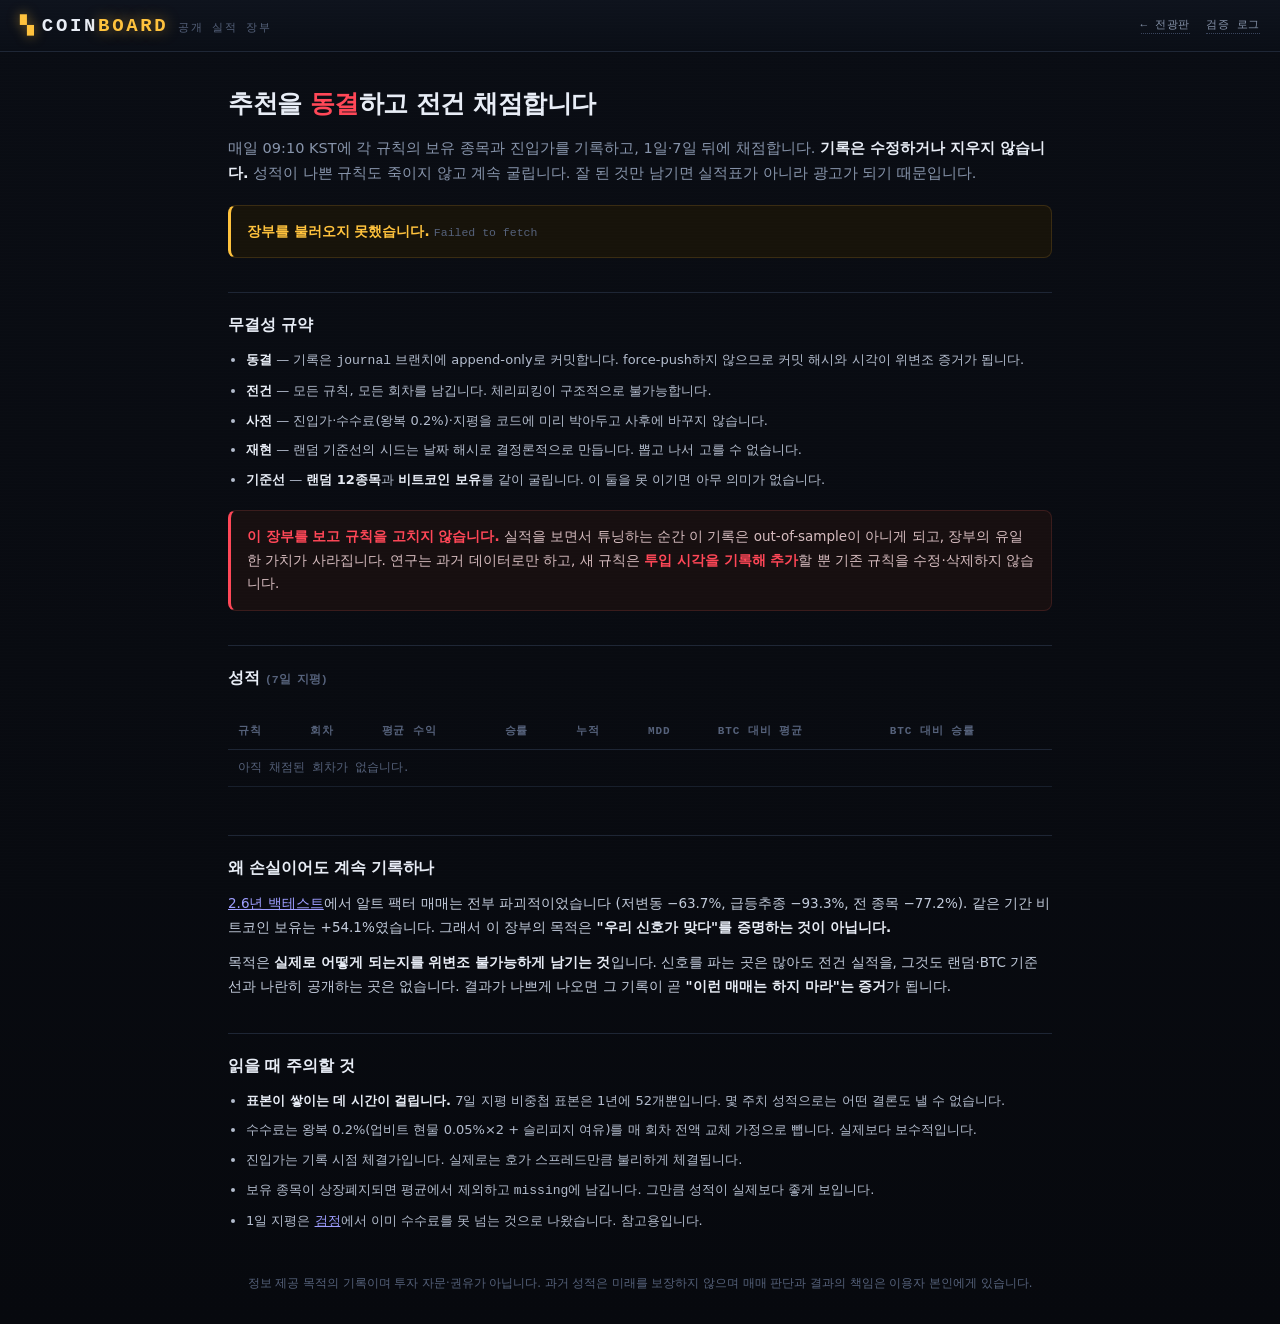
==== docs/record.html @ 3217e43e "공개 실적 장부 추가 — 추천 동결 기록 + 전건 사후 채점 6개 규칙(저변동/급등추종/국내단독 + 랜덤·BTC·동일가중 기준선)을 매일 09:10 KST에 진입가와 함께 동결 기" ====
<!DOCTYPE html>
<html lang="ko">
<head>
<meta charset="utf-8">
<meta name="viewport" content="width=device-width, initial-scale=1, viewport-fit=cover">
<title>공개 실적 장부 — COIN BOARD</title>
<meta name="description" content="추천을 동결 기록하고 사후 채점한 전건 실적을 공개합니다. 손실도 그대로 남깁니다.">
<meta name="color-scheme" content="dark">
<link rel="stylesheet" href="style.css">
<link rel="icon" href="data:image/svg+xml,<svg xmlns='http://www.w3.org/2000/svg' viewBox='0 0 100 100'><text y='.9em' font-size='90'>📊</text></svg>">
</head>
<body>

<div class="scanlines" aria-hidden="true"></div>

<header class="topbar">
  <div class="brand">
    <span class="logo">▚</span>
    <span class="brand-name">COIN<em>BOARD</em></span>
    <span class="brand-sub">공개 실적 장부</span>
  </div>
  <div class="status">
    <a class="nav-link" href="index.html">← 전광판</a>
    <a class="nav-link" href="research.html">검증 로그</a>
  </div>
</header>

<main class="doc">

<h1>추천을 <em>동결</em>하고 전건 채점합니다</h1>
<p class="lede">
  매일 09:10 KST에 각 규칙의 보유 종목과 진입가를 기록하고, 1일·7일 뒤에 채점합니다.
  <strong>기록은 수정하거나 지우지 않습니다.</strong> 성적이 나쁜 규칙도 죽이지 않고 계속 굴립니다.
  잘 된 것만 남기면 실적표가 아니라 광고가 되기 때문입니다.
</p>

<div class="callout" id="status">장부를 불러오는 중…</div>

<h2>무결성 규약</h2>
<ul class="meth">
  <li><b>동결</b> — 기록은 <code>journal</code> 브랜치에 append-only로 커밋합니다. force-push하지 않으므로 커밋 해시와 시각이 위변조 증거가 됩니다.</li>
  <li><b>전건</b> — 모든 규칙, 모든 회차를 남깁니다. 체리피킹이 구조적으로 불가능합니다.</li>
  <li><b>사전</b> — 진입가·수수료(왕복 0.2%)·지평을 코드에 미리 박아두고 사후에 바꾸지 않습니다.</li>
  <li><b>재현</b> — 랜덤 기준선의 시드는 날짜 해시로 결정론적으로 만듭니다. 뽑고 나서 고를 수 없습니다.</li>
  <li><b>기준선</b> — <b>랜덤 12종목</b>과 <b>비트코인 보유</b>를 같이 굴립니다. 이 둘을 못 이기면 아무 의미가 없습니다.</li>
</ul>

<div class="callout warn-box">
  <b>이 장부를 보고 규칙을 고치지 않습니다.</b> 실적을 보면서 튜닝하는 순간 이 기록은
  out-of-sample이 아니게 되고, 장부의 유일한 가치가 사라집니다. 연구는 과거 데이터로만 하고,
  새 규칙은 <b>투입 시각을 기록해 추가</b>할 뿐 기존 규칙을 수정·삭제하지 않습니다.
</div>

<h2>성적 <span class="note" id="horizon-note">(7일 지평)</span></h2>
<div class="tbl-wrap">
  <table class="tbl" id="tbl">
    <thead><tr>
      <th>규칙</th><th>회차</th><th>평균 수익</th><th>승률</th>
      <th>누적</th><th>MDD</th><th>BTC 대비 평균</th><th>BTC 대비 승률</th>
    </tr></thead>
    <tbody><tr><td colspan="8" class="note">로딩 중…</td></tr></tbody>
  </table>
</div>
<p class="note" id="fee-note"></p>

<h2>왜 손실이어도 계속 기록하나</h2>
<p>
  <a href="research.html">2.6년 백테스트</a>에서 알트 팩터 매매는 전부 파괴적이었습니다
  (저변동 −63.7%, 급등추종 −93.3%, 전 종목 −77.2%). 같은 기간 비트코인 보유는 +54.1%였습니다.
  그래서 이 장부의 목적은 <b>"우리 신호가 맞다"를 증명하는 것이 아닙니다.</b>
</p>
<p>
  목적은 <b>실제로 어떻게 되는지를 위변조 불가능하게 남기는 것</b>입니다.
  신호를 파는 곳은 많아도 전건 실적을, 그것도 랜덤·BTC 기준선과 나란히 공개하는 곳은 없습니다.
  결과가 나쁘게 나오면 그 기록이 곧 <b>"이런 매매는 하지 마라"는 증거</b>가 됩니다.
</p>

<h2>읽을 때 주의할 것</h2>
<ul class="meth">
  <li><b>표본이 쌓이는 데 시간이 걸립니다.</b> 7일 지평 비중첩 표본은 1년에 52개뿐입니다. 몇 주치 성적으로는 어떤 결론도 낼 수 없습니다.</li>
  <li>수수료는 왕복 0.2%(업비트 현물 0.05%×2 + 슬리피지 여유)를 매 회차 전액 교체 가정으로 뺍니다. 실제보다 보수적입니다.</li>
  <li>진입가는 기록 시점 체결가입니다. 실제로는 호가 스프레드만큼 불리하게 체결됩니다.</li>
  <li>보유 종목이 상장폐지되면 평균에서 제외하고 <code>missing</code>에 남깁니다. 그만큼 성적이 실제보다 좋게 보입니다.</li>
  <li>1일 지평은 <a href="research.html">검정</a>에서 이미 수수료를 못 넘는 것으로 나왔습니다. 참고용입니다.</li>
</ul>

<p class="src" id="raw-link"></p>

</main>

<footer class="foot">
  <p class="disclaimer">
    정보 제공 목적의 기록이며 투자 자문·권유가 아닙니다. 과거 성적은 미래를 보장하지 않으며
    매매 판단과 결과의 책임은 이용자 본인에게 있습니다.
  </p>
</footer>

<script src="config.js"></script>
<script src="record.js"></script>
</body>
</html>
---- docs/style.css ----
/* COIN BOARD — 공항 안내판 느낌의 시세 전광판
   상승 = 빨강 / 하락 = 파랑 (국내 관행, 업비트와 동일) */

:root {
  --bg: #07090e;
  --bg-2: #0c1017;
  --panel: #10151f;
  --panel-2: #131a26;
  --line: #1e2635;
  --line-soft: #171e2b;

  --txt: #e8edf6;
  --txt-dim: #8794ab;
  --txt-faint: #55617a;

  --up: #ff4757;
  --up-glow: rgba(255, 71, 87, .45);
  --down: #3d8bfd;
  --down-glow: rgba(61, 139, 253, .45);
  --flat: #7c8798;

  --amber: #ffc23d;
  --amber-glow: rgba(255, 194, 61, .5);
  --mint: #2ee6a8;

  /* 분해 전용 색 — 상승/하락(빨강·파랑)과 절대 겹치면 안 된다 */
  --global: #22d3ee;
  --global-dim: rgba(34, 211, 238, .18);
  --korea: #fbbf24;
  --korea-dim: rgba(251, 191, 36, .18);

  --mono: ui-monospace, "SF Mono", "JetBrains Mono", "D2Coding", Menlo, Consolas, monospace;
  --sans: -apple-system, BlinkMacSystemFont, "Pretendard", "Apple SD Gothic Neo",
          "Malgun Gothic", system-ui, sans-serif;

  --row-h: 64px;
}

* { box-sizing: border-box; }

html, body {
  margin: 0;
  padding: 0;
  background: var(--bg);
  color: var(--txt);
  font-family: var(--sans);
  -webkit-font-smoothing: antialiased;
  -webkit-text-size-adjust: 100%;
}

body {
  min-height: 100dvh;
  display: flex;
  flex-direction: column;
  background-image:
    radial-gradient(1200px 600px at 50% -10%, #16203300 0%, #0000 70%),
    linear-gradient(180deg, #0a0d14 0%, #07090e 100%);
  padding-top: env(safe-area-inset-top);
  padding-bottom: env(safe-area-inset-bottom);
}

/* CRT 스캔라인 — 전광판 질감 */
.scanlines {
  position: fixed;
  inset: 0;
  pointer-events: none;
  z-index: 100;
  background: repeating-linear-gradient(
    180deg, rgba(255,255,255,.016) 0 1px, transparent 1px 3px
  );
  mix-blend-mode: overlay;
}

/* ── 상단바 ───────────────────────────────────────────── */
.topbar {
  display: flex;
  align-items: center;
  justify-content: space-between;
  gap: 12px;
  padding: 14px 20px;
  border-bottom: 1px solid var(--line);
  background: linear-gradient(180deg, #0e131d, #0a0e16);
}

.brand { display: flex; align-items: baseline; gap: 10px; min-width: 0; }

.logo {
  color: var(--amber);
  font-size: 18px;
  letter-spacing: -2px;
  text-shadow: 0 0 12px var(--amber-glow);
}

.brand-name {
  font-family: var(--mono);
  font-size: 19px;
  font-weight: 700;
  letter-spacing: .14em;
}
.brand-name em {
  font-style: normal;
  color: var(--amber);
  text-shadow: 0 0 14px var(--amber-glow);
}

.brand-sub {
  font-family: var(--mono);
  font-size: 10.5px;
  letter-spacing: .18em;
  color: var(--txt-faint);
  white-space: nowrap;
}

.status { display: flex; align-items: center; gap: 16px; flex-shrink: 0; }

.conn {
  display: inline-flex;
  align-items: center;
  gap: 7px;
  font-family: var(--mono);
  font-size: 11px;
  letter-spacing: .08em;
  color: var(--txt-dim);
}
.conn .dot {
  width: 7px; height: 7px;
  border-radius: 50%;
  background: var(--txt-faint);
  box-shadow: 0 0 8px currentColor;
}
.conn[data-state="live"] .dot { background: var(--mint); box-shadow: 0 0 10px var(--mint); animation: pulse 1.8s ease-in-out infinite; }
.conn[data-state="live"] { color: var(--mint); }
.conn[data-state="connecting"] .dot { background: var(--amber); box-shadow: 0 0 10px var(--amber-glow); animation: pulse .9s ease-in-out infinite; }
.conn[data-state="down"] .dot { background: var(--up); box-shadow: 0 0 10px var(--up-glow); }
.conn[data-state="down"] { color: var(--up); }

@keyframes pulse { 0%,100% { opacity: 1 } 50% { opacity: .35 } }

.clock {
  font-family: var(--mono);
  font-size: 14px;
  font-variant-numeric: tabular-nums;
  color: var(--txt);
  letter-spacing: .05em;
}

/* ── 마퀴 ─────────────────────────────────────────────── */
.marquee-wrap {
  display: flex;
  align-items: stretch;
  border-bottom: 1px solid var(--line);
  background: #0a0e15;
  overflow: hidden;
}
.marquee-wrap.bottom { border-bottom: none; border-top: 1px solid var(--line); }

.marquee-tag {
  flex-shrink: 0;
  display: flex;
  align-items: center;
  padding: 0 12px;
  font-family: var(--mono);
  font-size: 10px;
  font-weight: 700;
  letter-spacing: .2em;
  color: #07090e;
  background: var(--up);
  box-shadow: 0 0 20px var(--up-glow);
}
.marquee-tag.alt { background: var(--amber); box-shadow: 0 0 20px var(--amber-glow); }

.marquee { flex: 1; overflow: hidden; position: relative; }
.marquee::after {
  content: "";
  position: absolute;
  inset: 0;
  pointer-events: none;
  background: linear-gradient(90deg, #0a0e15 0%, transparent 4%, transparent 96%, #0a0e15 100%);
}

.marquee-track {
  display: inline-flex;
  align-items: center;
  gap: 26px;
  padding: 9px 0;
  white-space: nowrap;
  will-change: transform;
  animation: scroll-x 58s linear infinite;
}
.marquee-wrap.bottom .marquee-track { animation-duration: 46s; animation-direction: reverse; }
.marquee:hover .marquee-track { animation-play-state: paused; }

@keyframes scroll-x {
  from { transform: translate3d(0, 0, 0); }
  to   { transform: translate3d(-50%, 0, 0); }
}

.mq-item {
  display: inline-flex;
  align-items: baseline;
  gap: 7px;
  font-family: var(--mono);
  font-size: 12.5px;
  font-variant-numeric: tabular-nums;
}
.mq-sym { color: var(--txt-dim); letter-spacing: .06em; }
.mq-price { color: var(--txt); }
.mq-chg { font-size: 11.5px; }
.mq-item.up .mq-chg, .mq-item.up .mq-price { color: var(--up); }
.mq-item.down .mq-chg, .mq-item.down .mq-price { color: var(--down); }
.mq-item.flat .mq-chg { color: var(--flat); }

/* ── 보드 ─────────────────────────────────────────────── */
.board {
  flex: 1;
  width: 100%;
  max-width: 1180px;
  margin: 0 auto;
  padding: 22px 16px 26px;
}

.board-head {
  display: flex;
  align-items: flex-end;
  justify-content: space-between;
  gap: 16px;
  flex-wrap: wrap;
  margin-bottom: 14px;
}

.board-title h1 {
  margin: 0;
  font-size: 21px;
  font-weight: 800;
  letter-spacing: -.01em;
}
.board-meta {
  display: block;
  margin-top: 5px;
  font-family: var(--mono);
  font-size: 11px;
  color: var(--txt-faint);
  font-variant-numeric: tabular-nums;
}

.tabs {
  display: flex;
  gap: 2px;
  padding: 3px;
  background: var(--panel);
  border: 1px solid var(--line);
  border-radius: 9px;
}
.tab {
  appearance: none;
  border: 0;
  background: transparent;
  color: var(--txt-dim);
  font-family: var(--sans);
  font-size: 12.5px;
  font-weight: 600;
  padding: 7px 13px;
  border-radius: 6px;
  cursor: pointer;
  transition: background .15s, color .15s;
  white-space: nowrap;
}
.tab:hover { color: var(--txt); }
.tab.is-on {
  background: var(--panel-2);
  color: var(--amber);
  box-shadow: inset 0 0 0 1px var(--line);
}

/* 컬럼 그리드 — 헤더와 행이 동일한 트랙을 쓴다 */
.col-head, .row {
  display: grid;
  grid-template-columns: 42px minmax(0, .85fr) 128px 82px minmax(0, 1.85fr);
  align-items: center;
  gap: 12px;
}

.col-head {
  padding: 0 14px 8px;
  font-family: var(--mono);
  font-size: 10px;
  letter-spacing: .16em;
  color: var(--txt-faint);
  border-bottom: 1px solid var(--line);
}
.col-head .c-price, .col-head .c-chg { text-align: right; }

.rows {
  display: flex;
  flex-direction: column;
  border: 1px solid var(--line);
  border-top: 0;
  border-radius: 0 0 12px 12px;
  overflow: hidden;
  background: var(--panel);
}

.skeleton {
  padding: 44px 16px;
  text-align: center;
  color: var(--txt-faint);
  font-family: var(--mono);
  font-size: 12px;
}

.row {
  position: relative;
  min-height: var(--row-h);
  padding: 10px 14px;
  border-bottom: 1px solid var(--line-soft);
  background: var(--panel);
  transition: background .2s;
}
.row:last-child { border-bottom: 0; }
.row:hover { background: var(--panel-2); }

/* 가격 변동 시 행 전체가 번쩍 — 전광판의 핵심 연출 */
.row.tick-up::before, .row.tick-down::before {
  content: "";
  position: absolute;
  inset: 0;
  pointer-events: none;
  animation: tick-flash .55s ease-out forwards;
}
.row.tick-up::before  { background: linear-gradient(90deg, var(--up-glow), transparent 55%); }
.row.tick-down::before { background: linear-gradient(90deg, var(--down-glow), transparent 55%); }
@keyframes tick-flash { from { opacity: .85 } to { opacity: 0 } }

.c-rank {
  font-family: var(--mono);
  font-size: 15px;
  font-weight: 700;
  color: var(--txt-faint);
  font-variant-numeric: tabular-nums;
}
.row:nth-child(1) .c-rank { color: var(--amber); text-shadow: 0 0 12px var(--amber-glow); }
.row:nth-child(2) .c-rank,
.row:nth-child(3) .c-rank { color: #cfd8e8; }

.c-name { min-width: 0; }
.n-ko {
  display: block;
  font-size: 14.5px;
  font-weight: 700;
  letter-spacing: -.01em;
  white-space: nowrap;
  overflow: hidden;
  text-overflow: ellipsis;
}
.n-sym {
  display: block;
  margin-top: 2px;
  font-family: var(--mono);
  font-size: 10.5px;
  letter-spacing: .1em;
  color: var(--txt-faint);
}
.badge-caution {
  display: inline-block;
  margin-left: 6px;
  padding: 1px 5px;
  border-radius: 3px;
  font-size: 9.5px;
  font-weight: 700;
  letter-spacing: .04em;
  color: #07090e;
  background: var(--amber);
  vertical-align: 1px;
}

/* 가격 — 스플릿플랩 */
.c-price {
  display: flex;
  justify-content: flex-end;
  align-items: center;
  gap: 1px;
  font-family: var(--mono);
  font-size: 16px;
  font-weight: 600;
  font-variant-numeric: tabular-nums;
  perspective: 320px;
}
.flap {
  display: inline-block;
  min-width: .62em;
  text-align: center;
  transform-style: preserve-3d;
  backface-visibility: hidden;
}
.flap.sep { min-width: .34em; color: var(--txt-faint); }
.flap.flip { animation: flap .26s cubic-bezier(.38, .02, .3, 1); }
@keyframes flap {
  0%   { transform: rotateX(0deg);    filter: brightness(1); }
  49%  { transform: rotateX(-88deg);  filter: brightness(2.2); }
  51%  { transform: rotateX(88deg);   filter: brightness(2.2); }
  100% { transform: rotateX(0deg);    filter: brightness(1); }
}

.c-price.up  { color: var(--up); }
.c-price.down { color: var(--down); }

.c-chg {
  text-align: right;
  font-family: var(--mono);
  font-size: 14px;
  font-weight: 700;
  font-variant-numeric: tabular-nums;
}
.c-chg.up { color: var(--up); }
.c-chg.down { color: var(--down); }
.c-chg.flat { color: var(--flat); }

/* 스코어 + 근거 */
.c-score { min-width: 0; }
.score-line {
  display: flex;
  align-items: center;
  gap: 9px;
  flex-wrap: wrap;
}
.score-num {
  font-family: var(--mono);
  font-size: 13px;
  font-weight: 700;
  color: var(--amber);
  font-variant-numeric: tabular-nums;
  min-width: 38px;
}
.gauge {
  position: relative;
  flex: 0 0 84px;   /* 게이지가 컬럼 전체를 먹으면 근거 태그가 밀린다 */
  height: 6px;
  border-radius: 3px;
  background: #1a2230;
  overflow: hidden;
}
.gauge > i {
  display: block;
  height: 100%;
  border-radius: 3px;
  background: linear-gradient(90deg, #ff8a3d, var(--amber));
  box-shadow: 0 0 10px var(--amber-glow);
  transition: width .6s cubic-bezier(.2,.8,.2,1);
}
.tags {
  display: flex;
  flex-wrap: wrap;
  gap: 4px;
  flex: 1 1 auto;
  min-width: 0;
}
.tag {
  font-size: 10.5px;
  font-weight: 600;
  padding: 2px 7px;
  border-radius: 4px;
  background: #1a2333;
  color: #a9b8d0;
  border: 1px solid #232e42;
  white-space: nowrap;
}
.tag.warn { background: #3a2412; color: var(--amber); border-color: #563618; }

/* ── 분해 ─────────────────────────────────────────────── */
.c-g { color: var(--global); }
.c-k { color: var(--korea); }

.nav-link {
  font-family: var(--mono);
  font-size: 11px;
  letter-spacing: .06em;
  color: var(--txt-dim);
  text-decoration: none;
  border-bottom: 1px dotted #39445a;
  padding-bottom: 1px;
}
.nav-link:hover { color: var(--amber); border-color: var(--amber); }

.explain {
  margin: 0 0 14px;
  padding: 11px 14px;
  border: 1px solid var(--line);
  border-left: 2px solid var(--korea);
  border-radius: 7px;
  background: #0e131c;
  font-size: 12.5px;
  line-height: 1.7;
  color: var(--txt-dim);
}
.explain b { font-weight: 700; }
.explain .ev {
  display: block;
  margin-top: 7px;
  padding-top: 7px;
  border-top: 1px dashed #232c3d;
  font-family: var(--mono);
  font-size: 11.5px;
  color: var(--txt-faint);
}
.explain .ev b { color: var(--mint); }
.explain .ev a { color: var(--amber); }

.legend {
  display: flex;
  flex-wrap: wrap;
  gap: 6px 18px;
  margin: 12px 2px 0;
  font-size: 11.5px;
  color: var(--txt-faint);
}
.key { display: inline-flex; align-items: center; gap: 6px; }
.sw { width: 10px; height: 10px; border-radius: 2px; display: inline-block; }
.sw.g { background: var(--global); box-shadow: 0 0 8px var(--global-dim); }
.sw.k { background: var(--korea); box-shadow: 0 0 8px var(--korea-dim); }

/* 누적 막대: 중앙이 0, 글로벌 기여에 국내 기여를 이어 붙인다.
   막대 끝점이 곧 업비트 총변동이 되도록 만든 것이 핵심이다. */
.dbar {
  position: relative;
  flex: 0 0 132px;
  height: 15px;
  border-radius: 3px;
  background: #131a26;
  overflow: hidden;
}
.dbar > i { position: absolute; top: 3px; height: 9px; border-radius: 2px; }
.dbar > .axis {
  left: 50%; top: 0; width: 1px; height: 100%;
  background: #2e3950; border-radius: 0;
}
.dbar > .sg { background: var(--global); box-shadow: 0 0 8px var(--global-dim); }
.dbar > .sk { background: var(--korea); box-shadow: 0 0 8px var(--korea-dim); }

.dnums {
  display: inline-flex;
  align-items: baseline;
  gap: 3px;
  font-family: var(--mono);
  font-size: 11.5px;
  font-variant-numeric: tabular-nums;
  white-space: nowrap;
}
.dnums .plus { color: var(--txt-faint); }

.tag.verdict { border-width: 1px; border-style: solid; }
.tag.verdict.korea  { background: #33280c; color: var(--korea); border-color: #4d3c11; }
.tag.verdict.global { background: #0b2c33; color: var(--global); border-color: #114049; }
.tag.verdict.flat   { background: #1a2030; color: var(--txt-dim); border-color: #262f42; }

/* 실시간 뷰에서는 스코어 대신 거래대금 표시 */
.live-note {
  font-family: var(--mono);
  font-size: 11.5px;
  color: var(--txt-dim);
  font-variant-numeric: tabular-nums;
}
.live-note b { color: var(--txt); font-weight: 600; }

/* ── 문서 페이지 (검증 로그) ──────────────────────────── */
.doc {
  flex: 1;
  width: 100%;
  max-width: 860px;
  margin: 0 auto;
  padding: 30px 18px 12px;
  line-height: 1.75;
}
.doc h1 {
  margin: 0 0 10px;
  font-size: 25px;
  letter-spacing: -.02em;
}
.doc h1 em { font-style: normal; color: var(--up); }
.doc h2 {
  margin: 34px 0 10px;
  padding-top: 18px;
  border-top: 1px solid var(--line);
  font-size: 16px;
  letter-spacing: -.01em;
}
.doc p { margin: 0 0 12px; font-size: 13.5px; color: #c2cbdb; }
.lede { font-size: 14.5px !important; color: var(--txt-dim) !important; }
.doc strong, .doc b { color: var(--txt); }

.callout {
  margin: 18px 0 8px;
  padding: 14px 16px;
  border: 1px solid #3a2c12;
  border-left: 3px solid var(--amber);
  border-radius: 8px;
  background: #17130a;
  font-size: 13.5px;
  color: #d8cdb4;
}
.callout b { color: var(--amber); }

.meth { margin: 0 0 12px; padding-left: 18px; }
.meth li { margin-bottom: 7px; font-size: 13px; color: #b3bccd; }

.note { font-family: var(--mono); font-size: 11.5px; color: var(--txt-faint) !important; }

.tbl {
  width: 100%;
  border-collapse: collapse;
  margin: 12px 0 14px;
  font-family: var(--mono);
  font-size: 12.5px;
  font-variant-numeric: tabular-nums;
}
.tbl th {
  text-align: left;
  padding: 8px 10px;
  border-bottom: 1px solid var(--line);
  color: var(--txt-faint);
  font-weight: 600;
  font-size: 11px;
  letter-spacing: .08em;
}
.tbl td {
  padding: 8px 10px;
  border-bottom: 1px solid var(--line-soft);
  color: #c2cbdb;
}
.tbl tr.hl td { background: #101722; color: var(--txt); }
.tbl td.bad { color: var(--up); }

.verdict-line {
  padding: 11px 14px;
  border-radius: 7px;
  font-size: 13px !important;
}
.doc h2.ok { color: var(--mint); }
.tbl td.good { color: var(--mint); }
.verdict-line.accept {
  background: #0d1c17;
  border-left: 3px solid var(--mint);
  color: #bcd7cd !important;
}
.verdict-line.reject {
  background: #1a1013;
  border-left: 3px solid var(--up);
  color: #d7bfc3 !important;
}

.fml {
  padding: 14px 16px;
  border: 1px solid var(--line);
  border-radius: 8px;
  background: #0d1219;
  font-family: var(--mono);
  font-size: 12px !important;
  line-height: 1.9;
  overflow-x: auto;
}

@media (max-width: 760px) {
  .doc { padding: 22px 14px 10px; }
  .doc h1 { font-size: 21px; }
  .tbl { font-size: 11.5px; }
  .tbl th, .tbl td { padding: 7px 6px; }
}

/* ── 푸터 ─────────────────────────────────────────────── */
.foot {
  max-width: 1180px;
  margin: 0 auto;
  padding: 18px 16px 26px;
  text-align: center;
}
.disclaimer {
  margin: 0 0 8px;
  font-size: 11.5px;
  line-height: 1.65;
  color: var(--txt-faint);
}
.disclaimer strong { color: var(--txt-dim); }
.src {
  margin: 0;
  font-family: var(--mono);
  font-size: 10.5px;
  color: #3d475c;
  letter-spacing: .04em;
}

/* ── 모바일 ───────────────────────────────────────────── */
@media (max-width: 760px) {
  :root { --row-h: 60px; }

  .topbar { padding: 11px 14px; }
  .brand-sub { display: none; }
  .brand-name { font-size: 16px; }
  .clock { font-size: 12px; }

  .board { padding: 16px 10px 20px; }
  .board-head { align-items: stretch; }
  /* 탭이 늘어나면 flex:1로는 최소 콘텐츠 폭 아래로 안 줄어 페이지가 넘친다.
     페이지 대신 탭 스트립만 가로 스크롤시킨다. */
  .tabs {
    width: 100%;
    overflow-x: auto;
    scrollbar-width: none;
    -webkit-overflow-scrolling: touch;
  }
  .tabs::-webkit-scrollbar { display: none; }
  .tab { flex: 0 0 auto; text-align: center; padding: 8px 11px; }

  /* 스코어 컬럼은 이름 아래로 내린다 */
  .col-head, .row {
    grid-template-columns: 30px minmax(0, 1fr) 108px 74px;
    gap: 8px;
  }
  .col-head .c-score { display: none; }
  .c-score {
    grid-column: 2 / -1;
    grid-row: 2;
    margin-top: 7px;
  }
  .row { padding: 9px 11px; }
  .c-price { font-size: 14.5px; }
  .c-chg { font-size: 12.5px; }
  .n-ko { font-size: 13.5px; }
  .tags { margin-top: 5px; }
  .tag { font-size: 10px; }
}

@media (prefers-reduced-motion: reduce) {
  .marquee-track { animation: none; }
  .flap.flip { animation: none; }
  .row.tick-up::before, .row.tick-down::before { animation: none; opacity: 0; }
  .conn .dot { animation: none !important; }
}

/* BTC 대비 막대 — 0을 기준으로 좌우, 상승=빨강/하락=파랑 */
.dbar > .sr.up   { background: var(--up);   box-shadow: 0 0 8px var(--up-glow); }
.dbar > .sr.down { background: var(--down); box-shadow: 0 0 8px var(--down-glow); }
.dnums b.up   { color: var(--up); }
.dnums b.down { color: var(--down); }
.dnums b.flat { color: var(--flat); }

.doc h2.warn { color: var(--amber); }

/* ── 실적 장부 ────────────────────────────────────────── */
.tbl-wrap { overflow-x: auto; }        /* 표는 페이지가 아니라 자기 안에서 스크롤 */
.tbl-wrap .tbl { min-width: 620px; }
.tbl td.good { color: var(--mint); }
.callout.warn-box {
  border-color: #3a1c1c;
  border-left-color: var(--up);
  background: #170f10;
  color: #d6bcbf;
}
.callout.warn-box b { color: var(--up); }
.badge-base {
  display: inline-block;
  margin-left: 5px;
  padding: 1px 5px;
  border-radius: 3px;
  font-size: 9.5px;
  font-weight: 700;
  color: #07090e;
  background: var(--txt-dim);
  vertical-align: 1px;
}
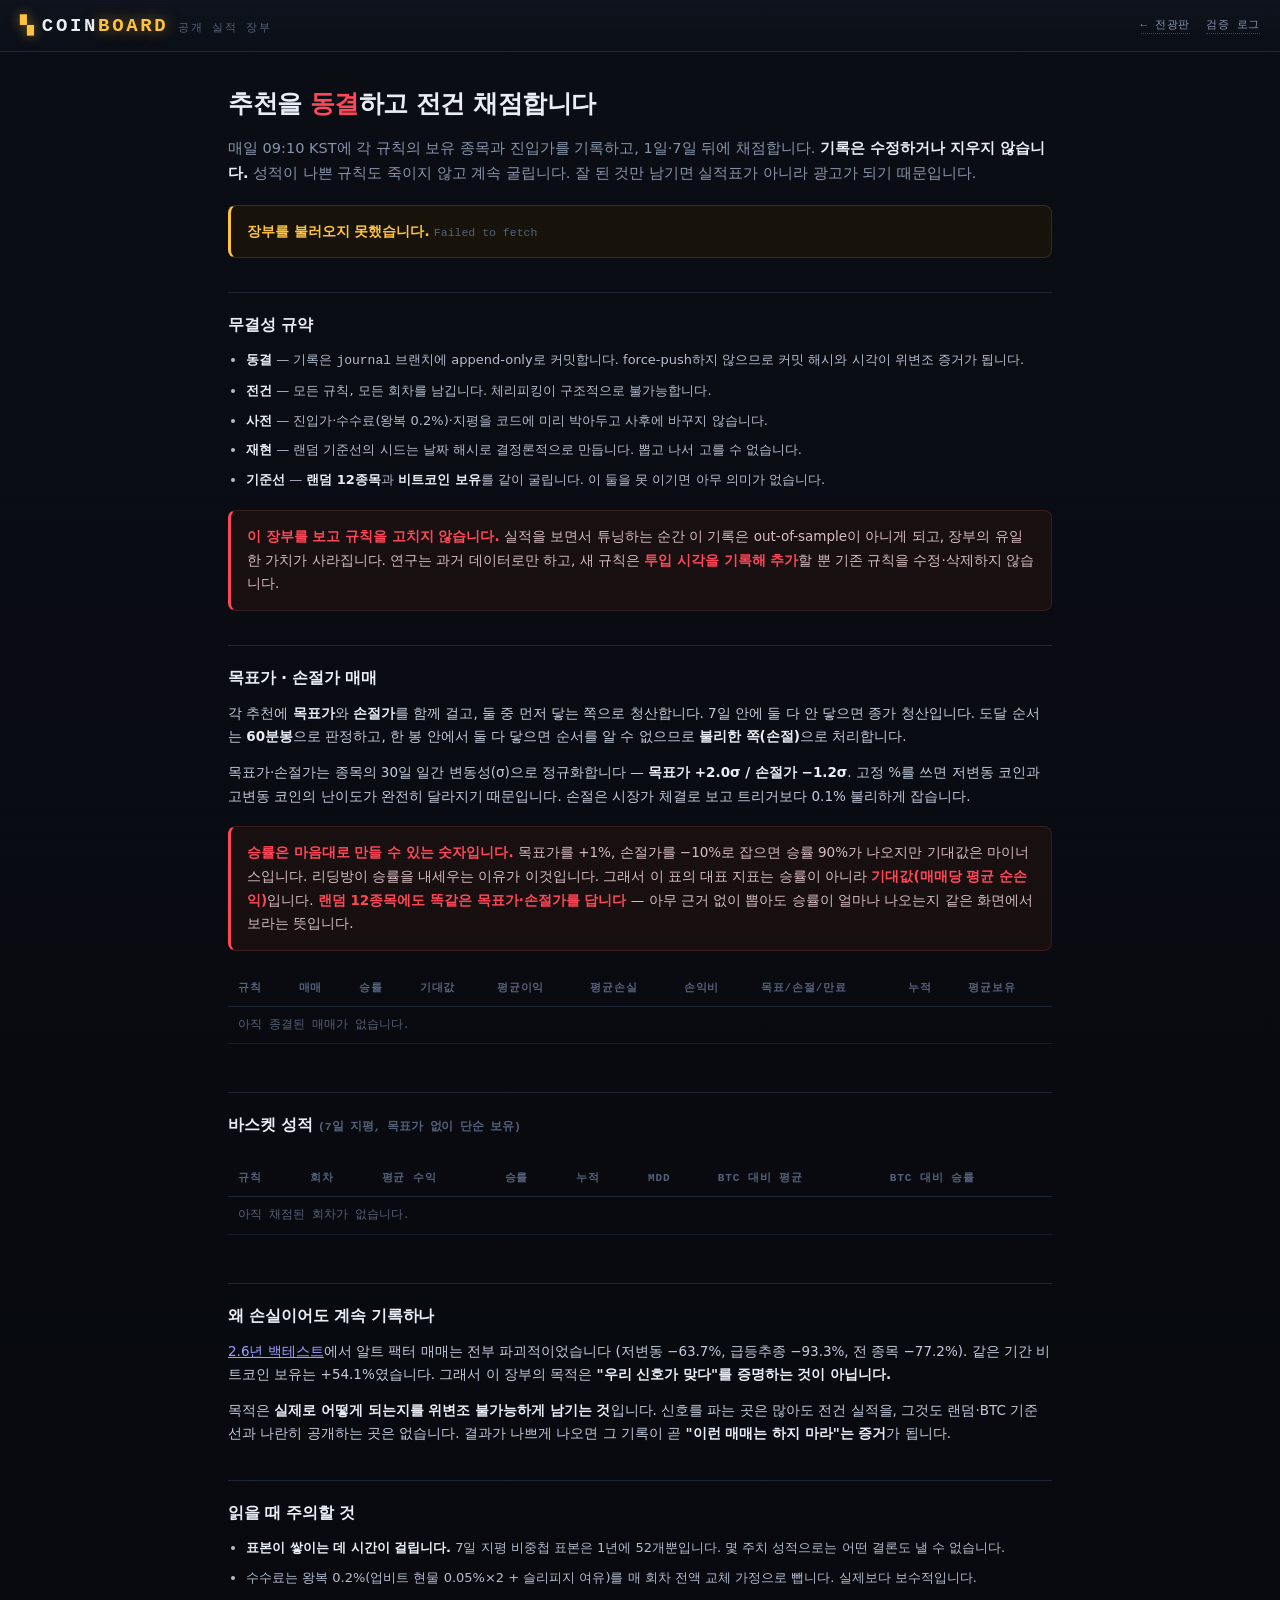
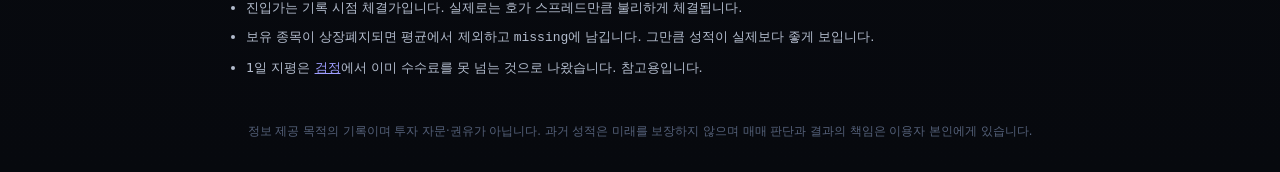
==== commit 9b695b10: "목표가/손절가 매매 기록 추가 각 추천에 목표가(+2.0σ)·손절가(-1.2σ)를 걸고 60분봉으로 도달 순서를 판정. 한 봉에서 둘 다 닿으면 불리한 쪽(손절)으로 처리. 손절은" ====
--- a/docs/record.html
+++ b/docs/record.html
@@ -51,7 +51,38 @@
   새 규칙은 <b>투입 시각을 기록해 추가</b>할 뿐 기존 규칙을 수정·삭제하지 않습니다.
 </div>
 
-<h2>성적 <span class="note" id="horizon-note">(7일 지평)</span></h2>
+<h2>목표가 · 손절가 매매</h2>
+<p>
+  각 추천에 <b>목표가</b>와 <b>손절가</b>를 함께 걸고, 둘 중 먼저 닿는 쪽으로 청산합니다.
+  7일 안에 둘 다 안 닿으면 종가 청산입니다. 도달 순서는 <b>60분봉</b>으로 판정하고,
+  한 봉 안에서 둘 다 닿으면 순서를 알 수 없으므로 <b>불리한 쪽(손절)</b>으로 처리합니다.
+</p>
+<p>
+  목표가·손절가는 종목의 30일 일간 변동성(σ)으로 정규화합니다 —
+  <b>목표가 +2.0σ / 손절가 −1.2σ</b>. 고정 %를 쓰면 저변동 코인과 고변동 코인의 난이도가
+  완전히 달라지기 때문입니다. 손절은 시장가 체결로 보고 트리거보다 0.1% 불리하게 잡습니다.
+</p>
+
+<div class="callout warn-box">
+  <b>승률은 마음대로 만들 수 있는 숫자입니다.</b> 목표가를 +1%, 손절가를 −10%로 잡으면
+  승률 90%가 나오지만 기대값은 마이너스입니다. 리딩방이 승률을 내세우는 이유가 이것입니다.
+  그래서 이 표의 대표 지표는 승률이 아니라 <b>기대값(매매당 평균 순손익)</b>입니다.
+  <b>랜덤 12종목에도 똑같은 목표가·손절가를 답니다</b> — 아무 근거 없이 뽑아도 승률이 얼마나
+  나오는지 같은 화면에서 보라는 뜻입니다.
+</div>
+
+<div class="tbl-wrap">
+  <table class="tbl" id="tbl-trade">
+    <thead><tr>
+      <th>규칙</th><th>매매</th><th>승률</th><th>기대값</th>
+      <th>평균이익</th><th>평균손실</th><th>손익비</th>
+      <th>목표/손절/만료</th><th>누적</th><th>평균보유</th>
+    </tr></thead>
+    <tbody><tr><td colspan="10" class="note">로딩 중…</td></tr></tbody>
+  </table>
+</div>
+
+<h2>바스켓 성적 <span class="note" id="horizon-note">(7일 지평, 목표가 없이 단순 보유)</span></h2>
 <div class="tbl-wrap">
   <table class="tbl" id="tbl">
     <thead><tr>
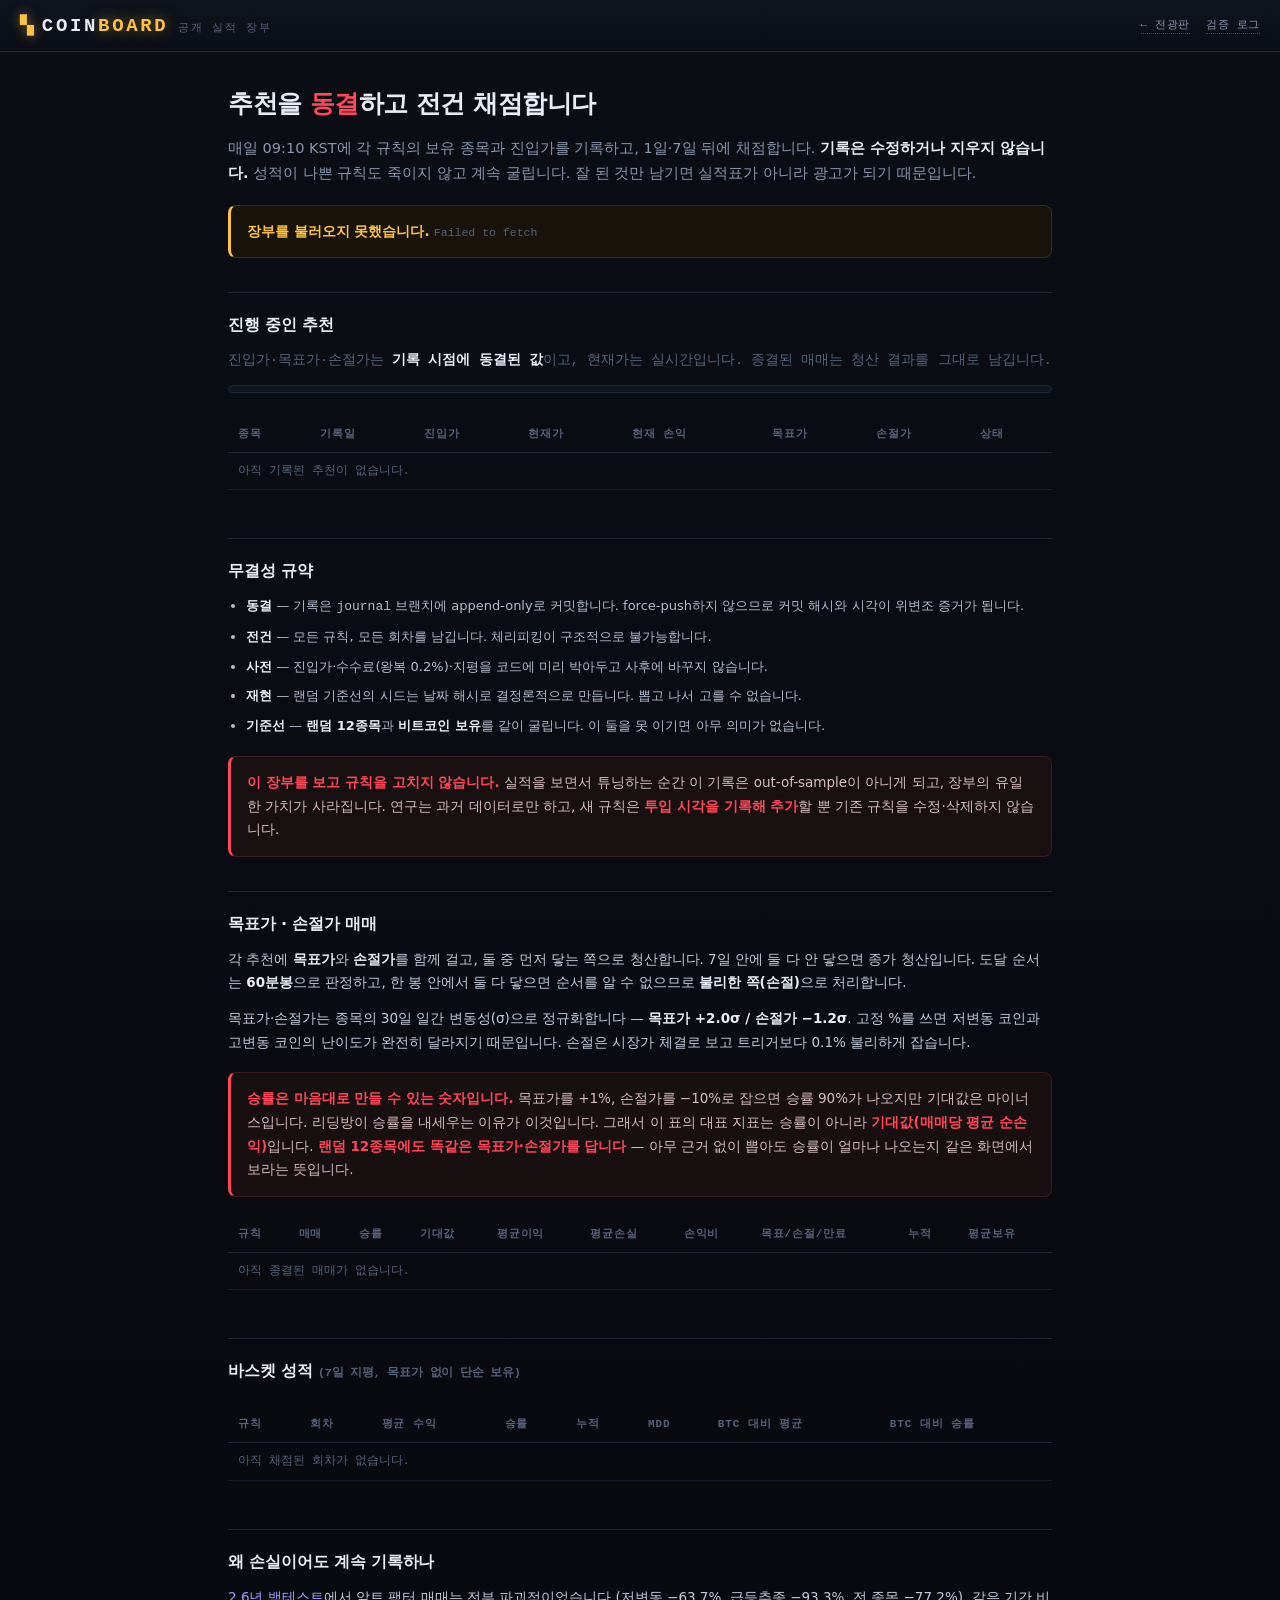
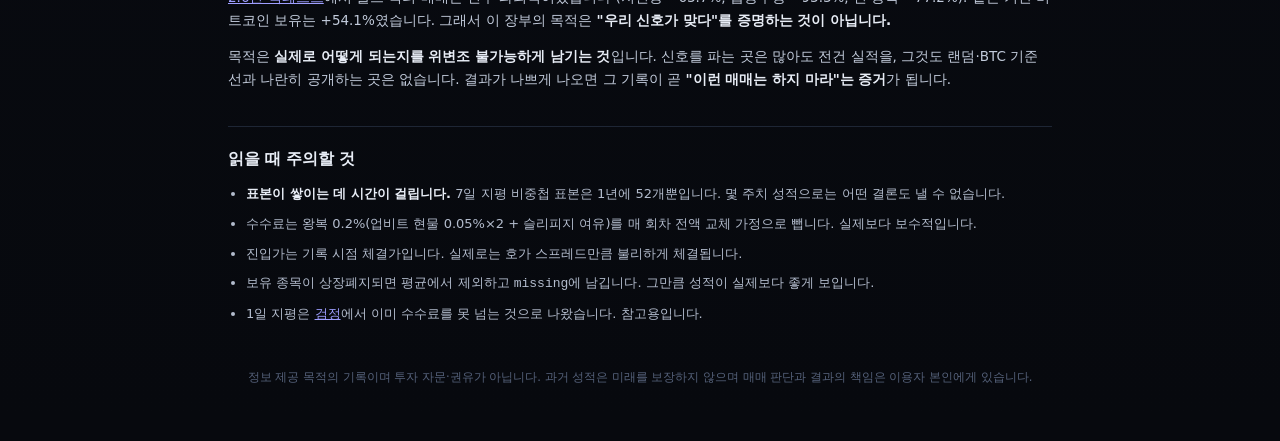
==== commit 4bb4c001: "실제 추천 종목을 사이트에 노출 + 로고 홈 링크 - 집계만 공개하고 종목을 숨기면 검증 가능한 기록이 아니다.   진행 중인 추천 표 추가: 종목/기록일/진입가/현재가/평가손익/" ====
--- a/docs/record.html
+++ b/docs/record.html
@@ -14,11 +14,11 @@
 <div class="scanlines" aria-hidden="true"></div>
 
 <header class="topbar">
-  <div class="brand">
+  <a class="brand" href="index.html">
     <span class="logo">▚</span>
     <span class="brand-name">COIN<em>BOARD</em></span>
     <span class="brand-sub">공개 실적 장부</span>
-  </div>
+  </a>
   <div class="status">
     <a class="nav-link" href="index.html">← 전광판</a>
     <a class="nav-link" href="research.html">검증 로그</a>
@@ -35,6 +35,22 @@
 </p>
 
 <div class="callout" id="status">장부를 불러오는 중…</div>
+
+<h2>진행 중인 추천 <span class="note" id="picks-meta"></span></h2>
+<p class="note">
+  진입가·목표가·손절가는 <b>기록 시점에 동결된 값</b>이고, 현재가는 실시간입니다.
+  종결된 매매는 청산 결과를 그대로 남깁니다.
+</p>
+<nav class="tabs" id="pick-tabs" role="tablist"></nav>
+<div class="tbl-wrap">
+  <table class="tbl" id="tbl-picks">
+    <thead><tr>
+      <th>종목</th><th>기록일</th><th>진입가</th><th>현재가</th>
+      <th>현재 손익</th><th>목표가</th><th>손절가</th><th>상태</th>
+    </tr></thead>
+    <tbody><tr><td colspan="8" class="note">로딩 중…</td></tr></tbody>
+  </table>
+</div>
 
 <h2>무결성 규약</h2>
 <ul class="meth">
--- a/docs/style.css
+++ b/docs/style.css
@@ -766,3 +766,18 @@
   background: var(--txt-dim);
   vertical-align: 1px;
 }
+
+/* 로고 클릭 → 홈 */
+a.brand { text-decoration: none; color: inherit; cursor: pointer; }
+a.brand:hover .brand-name { opacity: .82; }
+
+/* 진행 중인 추천 상태 배지 */
+#pick-tabs { margin: 0 0 12px; flex-wrap: wrap; overflow-x: auto; scrollbar-width: none; }
+#pick-tabs::-webkit-scrollbar { display: none; }
+.tag.st-open   { background: #16283a; color: var(--global); border-color: #1d3a4d; }
+.tag.st-tp     { background: #10301f; color: var(--mint); border-color: #17452c; }
+.tag.st-sl     { background: #2f1418; color: var(--up); border-color: #4a1f26; }
+.tag.st-expire { background: #1f2432; color: var(--txt-dim); border-color: #2b3244; }
+.tag.st-pending{ background: #2a2412; color: var(--amber); border-color: #3d3517; }
+.tag.st-hold   { background: #1a2030; color: var(--txt-dim); border-color: #262f42; }
+.tag.st-closed { background: #1f2432; color: var(--txt-faint); border-color: #2b3244; }
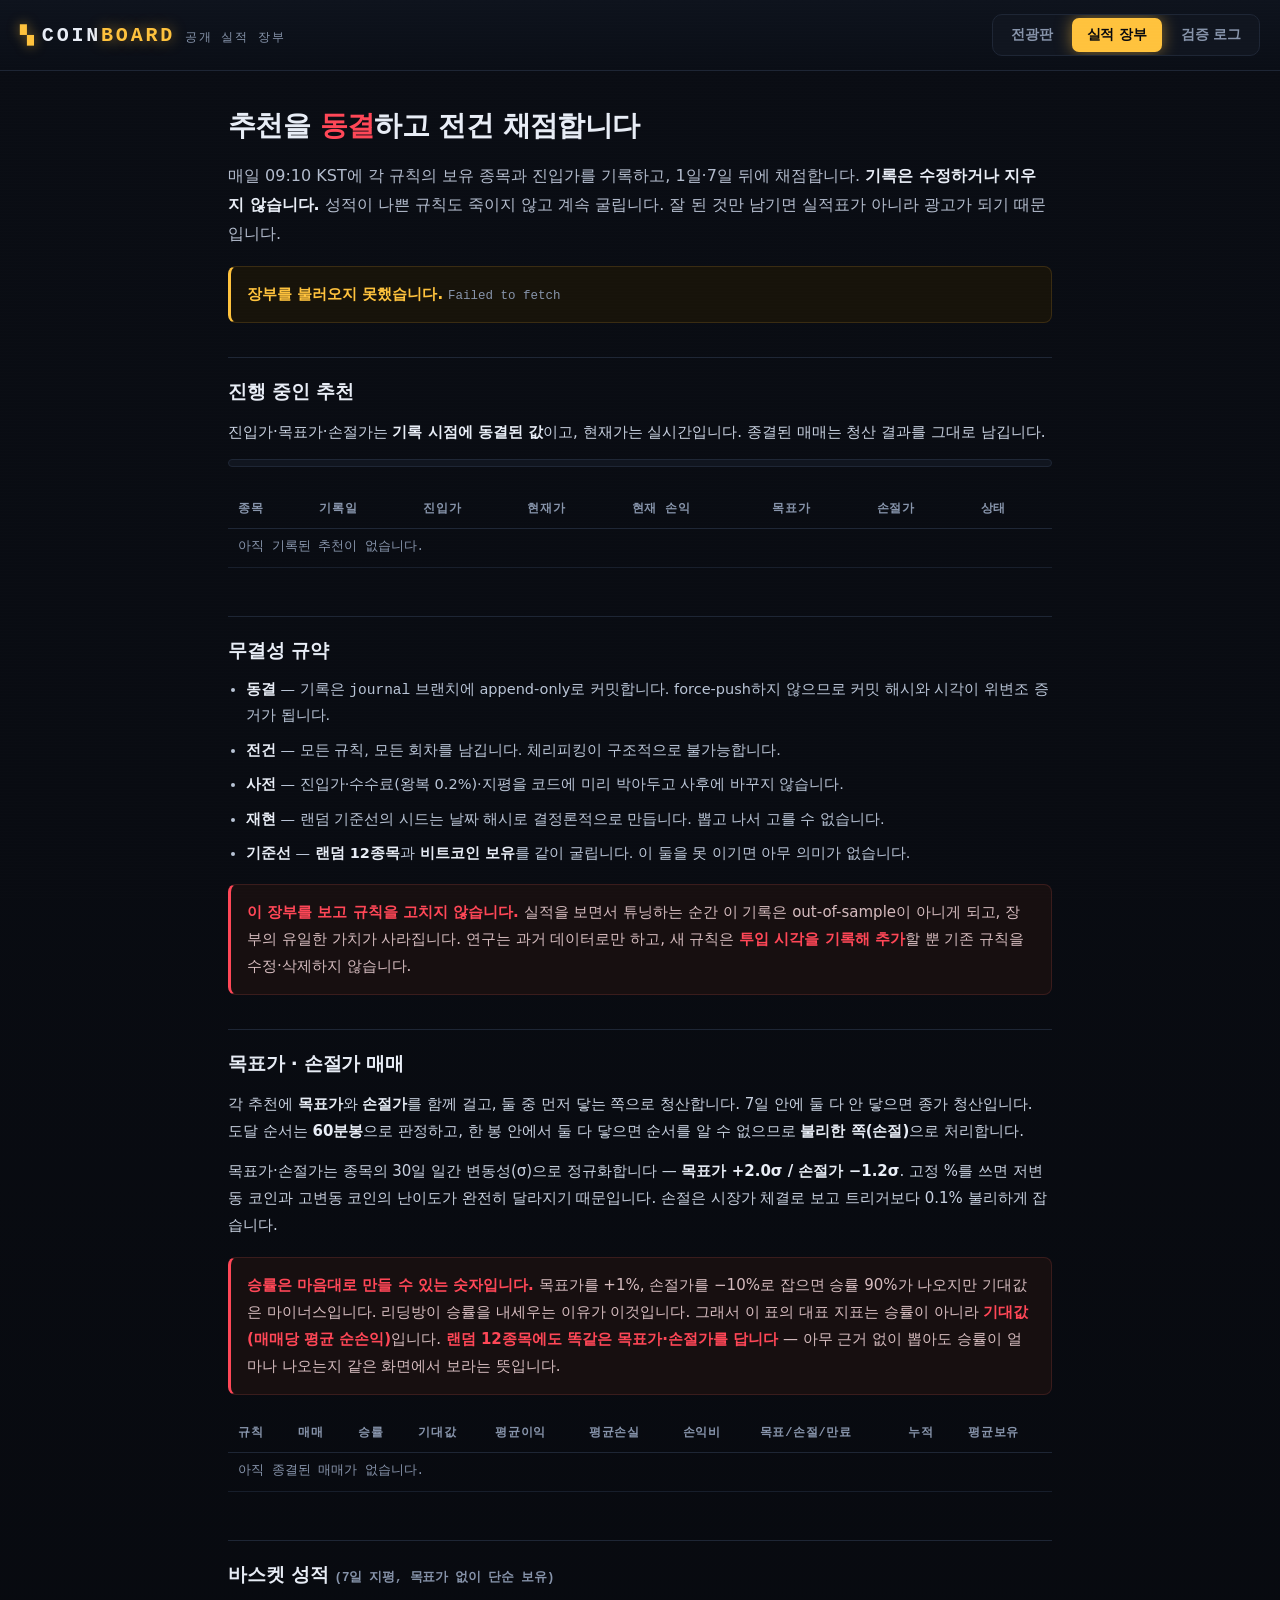
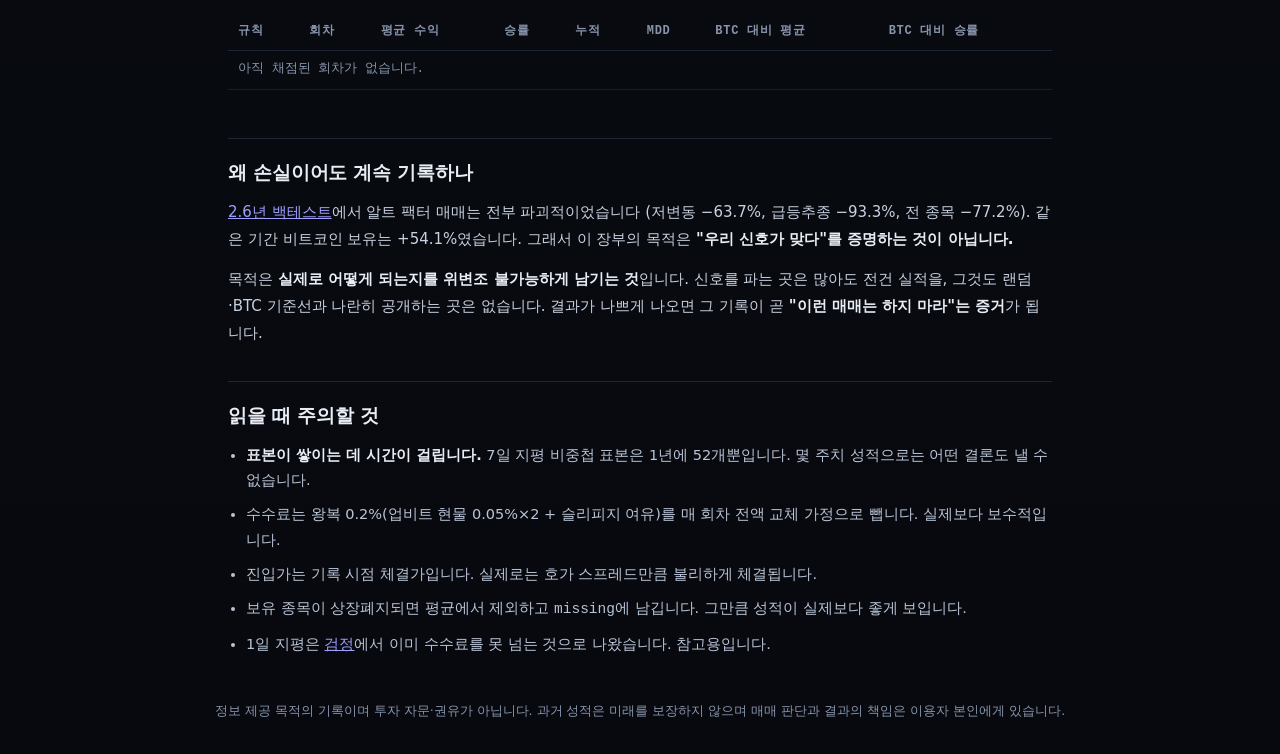
==== commit 0ee8a3b6: "가독성 개선 — 상단 메뉴 재설계 + 전반 폰트 상향 메뉴: 11px 점선 텍스트라 사실상 안 보였다. 세 페이지 공통 알약형 메뉴로 바꾸고(전광판/실적 장부/검증 로그) 현재 위" ====
--- a/docs/record.html
+++ b/docs/record.html
@@ -19,10 +19,11 @@
     <span class="brand-name">COIN<em>BOARD</em></span>
     <span class="brand-sub">공개 실적 장부</span>
   </a>
-  <div class="status">
-    <a class="nav-link" href="index.html">← 전광판</a>
+  <nav class="nav">
+    <a class="nav-link" href="index.html">전광판</a>
+    <a class="nav-link is-active" href="record.html">실적 장부</a>
     <a class="nav-link" href="research.html">검증 로그</a>
-  </div>
+  </nav>
 </header>
 
 <main class="doc">
@@ -37,7 +38,7 @@
 <div class="callout" id="status">장부를 불러오는 중…</div>
 
 <h2>진행 중인 추천 <span class="note" id="picks-meta"></span></h2>
-<p class="note">
+<p class="subnote">
   진입가·목표가·손절가는 <b>기록 시점에 동결된 값</b>이고, 현재가는 실시간입니다.
   종결된 매매는 청산 결과를 그대로 남깁니다.
 </p>
--- a/docs/style.css
+++ b/docs/style.css
@@ -93,7 +93,7 @@
 
 .brand-name {
   font-family: var(--mono);
-  font-size: 19px;
+  font-size: 20px;
   font-weight: 700;
   letter-spacing: .14em;
 }
@@ -105,9 +105,9 @@
 
 .brand-sub {
   font-family: var(--mono);
-  font-size: 10.5px;
-  letter-spacing: .18em;
-  color: var(--txt-faint);
+  font-size: 11.5px;
+  letter-spacing: .16em;
+  color: var(--txt-dim);
   white-space: nowrap;
 }
 
@@ -118,7 +118,7 @@
   align-items: center;
   gap: 7px;
   font-family: var(--mono);
-  font-size: 11px;
+  font-size: 12px;
   letter-spacing: .08em;
   color: var(--txt-dim);
 }
@@ -138,7 +138,7 @@
 
 .clock {
   font-family: var(--mono);
-  font-size: 14px;
+  font-size: 15px;
   font-variant-numeric: tabular-nums;
   color: var(--txt);
   letter-spacing: .05em;
@@ -200,12 +200,12 @@
   align-items: baseline;
   gap: 7px;
   font-family: var(--mono);
-  font-size: 12.5px;
+  font-size: 13.5px;
   font-variant-numeric: tabular-nums;
 }
 .mq-sym { color: var(--txt-dim); letter-spacing: .06em; }
 .mq-price { color: var(--txt); }
-.mq-chg { font-size: 11.5px; }
+.mq-chg { font-size: 12.5px; }
 .mq-item.up .mq-chg, .mq-item.up .mq-price { color: var(--up); }
 .mq-item.down .mq-chg, .mq-item.down .mq-price { color: var(--down); }
 .mq-item.flat .mq-chg { color: var(--flat); }
@@ -230,7 +230,7 @@
 
 .board-title h1 {
   margin: 0;
-  font-size: 21px;
+  font-size: 23px;
   font-weight: 800;
   letter-spacing: -.01em;
 }
@@ -238,7 +238,7 @@
   display: block;
   margin-top: 5px;
   font-family: var(--mono);
-  font-size: 11px;
+  font-size: 12px;
   color: var(--txt-faint);
   font-variant-numeric: tabular-nums;
 }
@@ -257,9 +257,9 @@
   background: transparent;
   color: var(--txt-dim);
   font-family: var(--sans);
-  font-size: 12.5px;
+  font-size: 13.5px;
   font-weight: 600;
-  padding: 7px 13px;
+  padding: 8px 14px;
   border-radius: 6px;
   cursor: pointer;
   transition: background .15s, color .15s;
@@ -281,9 +281,9 @@
 }
 
 .col-head {
-  padding: 0 14px 8px;
-  font-family: var(--mono);
-  font-size: 10px;
+  padding: 0 14px 9px;
+  font-family: var(--mono);
+  font-size: 11px;
   letter-spacing: .16em;
   color: var(--txt-faint);
   border-bottom: 1px solid var(--line);
@@ -333,7 +333,7 @@
 
 .c-rank {
   font-family: var(--mono);
-  font-size: 15px;
+  font-size: 16.5px;
   font-weight: 700;
   color: var(--txt-faint);
   font-variant-numeric: tabular-nums;
@@ -345,7 +345,7 @@
 .c-name { min-width: 0; }
 .n-ko {
   display: block;
-  font-size: 14.5px;
+  font-size: 16px;
   font-weight: 700;
   letter-spacing: -.01em;
   white-space: nowrap;
@@ -354,11 +354,11 @@
 }
 .n-sym {
   display: block;
-  margin-top: 2px;
-  font-family: var(--mono);
-  font-size: 10.5px;
-  letter-spacing: .1em;
-  color: var(--txt-faint);
+  margin-top: 3px;
+  font-family: var(--mono);
+  font-size: 11.5px;
+  letter-spacing: .08em;
+  color: var(--txt-dim);
 }
 .badge-caution {
   display: inline-block;
@@ -380,8 +380,8 @@
   align-items: center;
   gap: 1px;
   font-family: var(--mono);
-  font-size: 16px;
-  font-weight: 600;
+  font-size: 17.5px;
+  font-weight: 700;
   font-variant-numeric: tabular-nums;
   perspective: 320px;
 }
@@ -407,7 +407,7 @@
 .c-chg {
   text-align: right;
   font-family: var(--mono);
-  font-size: 14px;
+  font-size: 15.5px;
   font-weight: 700;
   font-variant-numeric: tabular-nums;
 }
@@ -425,7 +425,7 @@
 }
 .score-num {
   font-family: var(--mono);
-  font-size: 13px;
+  font-size: 14px;
   font-weight: 700;
   color: var(--amber);
   font-variant-numeric: tabular-nums;
@@ -455,7 +455,7 @@
   min-width: 0;
 }
 .tag {
-  font-size: 10.5px;
+  font-size: 12px;
   font-weight: 600;
   padding: 2px 7px;
   border-radius: 4px;
@@ -470,16 +470,36 @@
 .c-g { color: var(--global); }
 .c-k { color: var(--korea); }
 
+/* 상단 메뉴 — 점선 텍스트는 시인성이 너무 낮아 알약형으로 바꿨다.
+   현재 위치를 항상 표시한다. */
+.nav {
+  display: flex;
+  gap: 4px;
+  padding: 3px;
+  background: var(--panel);
+  border: 1px solid var(--line);
+  border-radius: 10px;
+  overflow-x: auto;
+  scrollbar-width: none;
+}
+.nav::-webkit-scrollbar { display: none; }
 .nav-link {
-  font-family: var(--mono);
-  font-size: 11px;
-  letter-spacing: .06em;
+  padding: 8px 15px;
+  border-radius: 7px;
+  font-size: 14px;
+  font-weight: 700;
+  letter-spacing: -.01em;
   color: var(--txt-dim);
   text-decoration: none;
-  border-bottom: 1px dotted #39445a;
-  padding-bottom: 1px;
-}
-.nav-link:hover { color: var(--amber); border-color: var(--amber); }
+  white-space: nowrap;
+  transition: background .15s, color .15s;
+}
+.nav-link:hover { color: var(--txt); background: var(--panel-2); }
+.nav-link.is-active {
+  color: #07090e;
+  background: var(--amber);
+  box-shadow: 0 0 16px var(--amber-glow);
+}
 
 .explain {
   margin: 0 0 14px;
@@ -488,18 +508,18 @@
   border-left: 2px solid var(--korea);
   border-radius: 7px;
   background: #0e131c;
-  font-size: 12.5px;
-  line-height: 1.7;
-  color: var(--txt-dim);
+  font-size: 13.5px;
+  line-height: 1.75;
+  color: #b9c4d6;
 }
 .explain b { font-weight: 700; }
 .explain .ev {
   display: block;
-  margin-top: 7px;
-  padding-top: 7px;
+  margin-top: 8px;
+  padding-top: 8px;
   border-top: 1px dashed #232c3d;
   font-family: var(--mono);
-  font-size: 11.5px;
+  font-size: 12.5px;
   color: var(--txt-faint);
 }
 .explain .ev b { color: var(--mint); }
@@ -509,9 +529,9 @@
   display: flex;
   flex-wrap: wrap;
   gap: 6px 18px;
-  margin: 12px 2px 0;
-  font-size: 11.5px;
-  color: var(--txt-faint);
+  margin: 14px 2px 0;
+  font-size: 12.5px;
+  color: var(--txt-dim);
 }
 .key { display: inline-flex; align-items: center; gap: 6px; }
 .sw { width: 10px; height: 10px; border-radius: 2px; display: inline-block; }
@@ -541,7 +561,7 @@
   align-items: baseline;
   gap: 3px;
   font-family: var(--mono);
-  font-size: 11.5px;
+  font-size: 12.5px;
   font-variant-numeric: tabular-nums;
   white-space: nowrap;
 }
@@ -555,7 +575,7 @@
 /* 실시간 뷰에서는 스코어 대신 거래대금 표시 */
 .live-note {
   font-family: var(--mono);
-  font-size: 11.5px;
+  font-size: 12.5px;
   color: var(--txt-dim);
   font-variant-numeric: tabular-nums;
 }
@@ -571,8 +591,8 @@
   line-height: 1.75;
 }
 .doc h1 {
-  margin: 0 0 10px;
-  font-size: 25px;
+  margin: 0 0 12px;
+  font-size: 28px;
   letter-spacing: -.02em;
 }
 .doc h1 em { font-style: normal; color: var(--up); }
@@ -580,11 +600,11 @@
   margin: 34px 0 10px;
   padding-top: 18px;
   border-top: 1px solid var(--line);
-  font-size: 16px;
+  font-size: 18.5px;
   letter-spacing: -.01em;
 }
-.doc p { margin: 0 0 12px; font-size: 13.5px; color: #c2cbdb; }
-.lede { font-size: 14.5px !important; color: var(--txt-dim) !important; }
+.doc p { margin: 0 0 13px; font-size: 15px; line-height: 1.8; color: #c8d1e0; }
+.lede { font-size: 16px !important; color: #b3bccd !important; }
 .doc strong, .doc b { color: var(--txt); }
 
 .callout {
@@ -594,32 +614,33 @@
   border-left: 3px solid var(--amber);
   border-radius: 8px;
   background: #17130a;
-  font-size: 13.5px;
-  color: #d8cdb4;
+  font-size: 15px;
+  line-height: 1.8;
+  color: #ded3ba;
 }
 .callout b { color: var(--amber); }
 
 .meth { margin: 0 0 12px; padding-left: 18px; }
-.meth li { margin-bottom: 7px; font-size: 13px; color: #b3bccd; }
-
-.note { font-family: var(--mono); font-size: 11.5px; color: var(--txt-faint) !important; }
+.meth li { margin-bottom: 9px; font-size: 14.5px; line-height: 1.75; color: #b9c4d6; }
+
+.note { font-family: var(--mono); font-size: 12.5px; color: var(--txt-dim) !important; }
 
 .tbl {
   width: 100%;
   border-collapse: collapse;
   margin: 12px 0 14px;
   font-family: var(--mono);
-  font-size: 12.5px;
+  font-size: 13.5px;
   font-variant-numeric: tabular-nums;
 }
 .tbl th {
   text-align: left;
   padding: 8px 10px;
   border-bottom: 1px solid var(--line);
-  color: var(--txt-faint);
-  font-weight: 600;
-  font-size: 11px;
-  letter-spacing: .08em;
+  color: var(--txt-dim);
+  font-weight: 700;
+  font-size: 12px;
+  letter-spacing: .06em;
 }
 .tbl td {
   padding: 8px 10px;
@@ -630,9 +651,9 @@
 .tbl td.bad { color: var(--up); }
 
 .verdict-line {
-  padding: 11px 14px;
+  padding: 13px 16px;
   border-radius: 7px;
-  font-size: 13px !important;
+  font-size: 14.5px !important;
 }
 .doc h2.ok { color: var(--mint); }
 .tbl td.good { color: var(--mint); }
@@ -653,7 +674,7 @@
   border-radius: 8px;
   background: #0d1219;
   font-family: var(--mono);
-  font-size: 12px !important;
+  font-size: 13px !important;
   line-height: 1.9;
   overflow-x: auto;
 }
@@ -673,28 +694,32 @@
   text-align: center;
 }
 .disclaimer {
-  margin: 0 0 8px;
-  font-size: 11.5px;
-  line-height: 1.65;
-  color: var(--txt-faint);
+  margin: 0 0 9px;
+  font-size: 12.5px;
+  line-height: 1.7;
+  color: var(--txt-dim);
 }
 .disclaimer strong { color: var(--txt-dim); }
 .src {
   margin: 0;
   font-family: var(--mono);
-  font-size: 10.5px;
+  font-size: 11.5px;
   color: #3d475c;
   letter-spacing: .04em;
 }
 
 /* ── 모바일 ───────────────────────────────────────────── */
 @media (max-width: 760px) {
-  :root { --row-h: 60px; }
-
-  .topbar { padding: 11px 14px; }
+  :root { --row-h: 62px; }
+
+  /* 메뉴를 줄바꿈시켜 헤더가 좁아져도 안 잘리게 한다 */
+  .topbar { padding: 10px 12px; flex-wrap: wrap; gap: 9px; }
+  .nav { order: 3; width: 100%; }
+  .nav-link { flex: 1; text-align: center; padding: 9px 8px; font-size: 13.5px; }
   .brand-sub { display: none; }
-  .brand-name { font-size: 16px; }
-  .clock { font-size: 12px; }
+  .brand-name { font-size: 17px; }
+  .clock { font-size: 13px; }
+  .conn { font-size: 11.5px; }
 
   .board { padding: 16px 10px 20px; }
   .board-head { align-items: stretch; }
@@ -711,8 +736,8 @@
 
   /* 스코어 컬럼은 이름 아래로 내린다 */
   .col-head, .row {
-    grid-template-columns: 30px minmax(0, 1fr) 108px 74px;
-    gap: 8px;
+    grid-template-columns: 28px minmax(0, 1fr) 112px 78px;
+    gap: 7px;
   }
   .col-head .c-score { display: none; }
   .c-score {
@@ -721,11 +746,11 @@
     margin-top: 7px;
   }
   .row { padding: 9px 11px; }
-  .c-price { font-size: 14.5px; }
-  .c-chg { font-size: 12.5px; }
-  .n-ko { font-size: 13.5px; }
+  .c-price { font-size: 15.5px; }
+  .c-chg { font-size: 13.5px; }
+  .n-ko { font-size: 15px; }
   .tags { margin-top: 5px; }
-  .tag { font-size: 10px; }
+  .tag { font-size: 11.5px; }
 }
 
 @media (prefers-reduced-motion: reduce) {
@@ -781,3 +806,12 @@
 .tag.st-pending{ background: #2a2412; color: var(--amber); border-color: #3d3517; }
 .tag.st-hold   { background: #1a2030; color: var(--txt-dim); border-color: #262f42; }
 .tag.st-closed { background: #1f2432; color: var(--txt-faint); border-color: #2b3244; }
+
+/* 산문인데 .note(고정폭)를 쓰면 한글 가독성이 크게 떨어진다 */
+.subnote {
+  margin: 0 0 12px;
+  font-size: 13.5px;
+  line-height: 1.75;
+  color: var(--txt-dim);
+}
+.subnote b { color: var(--txt); }
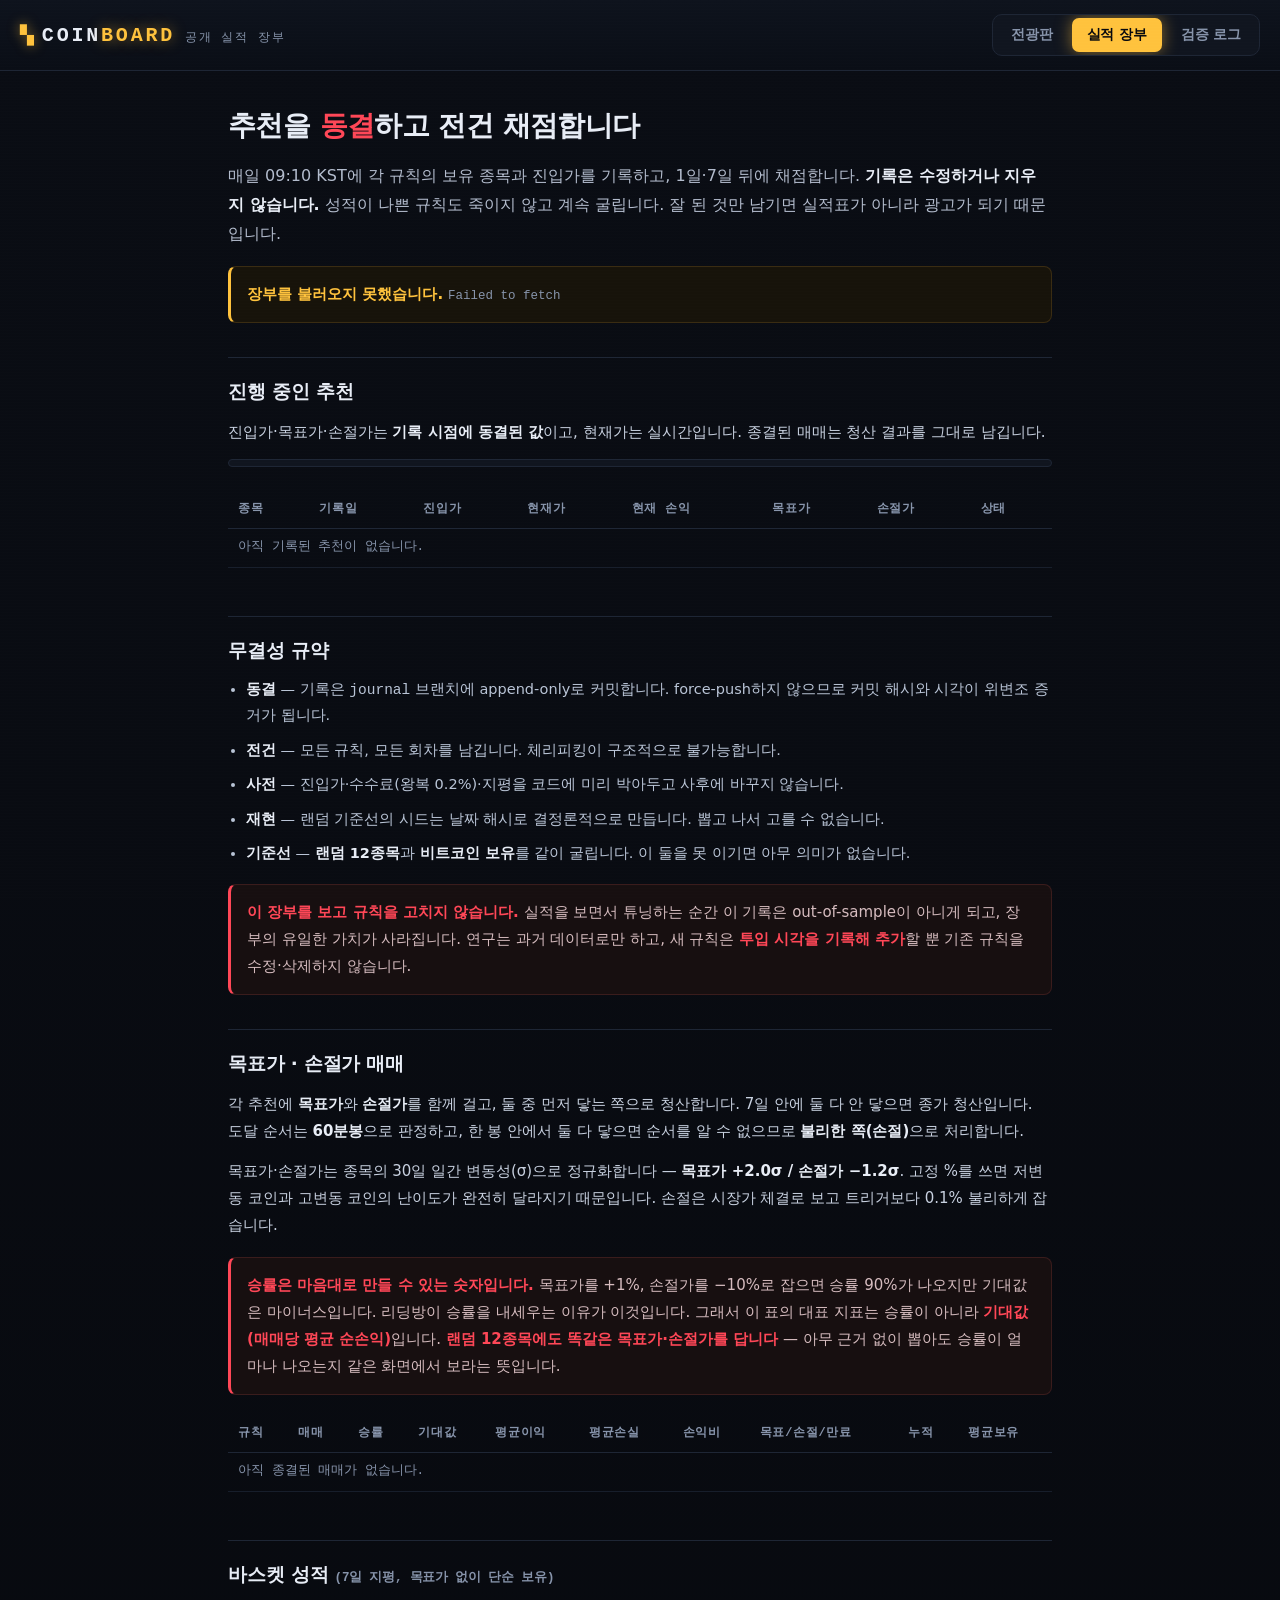
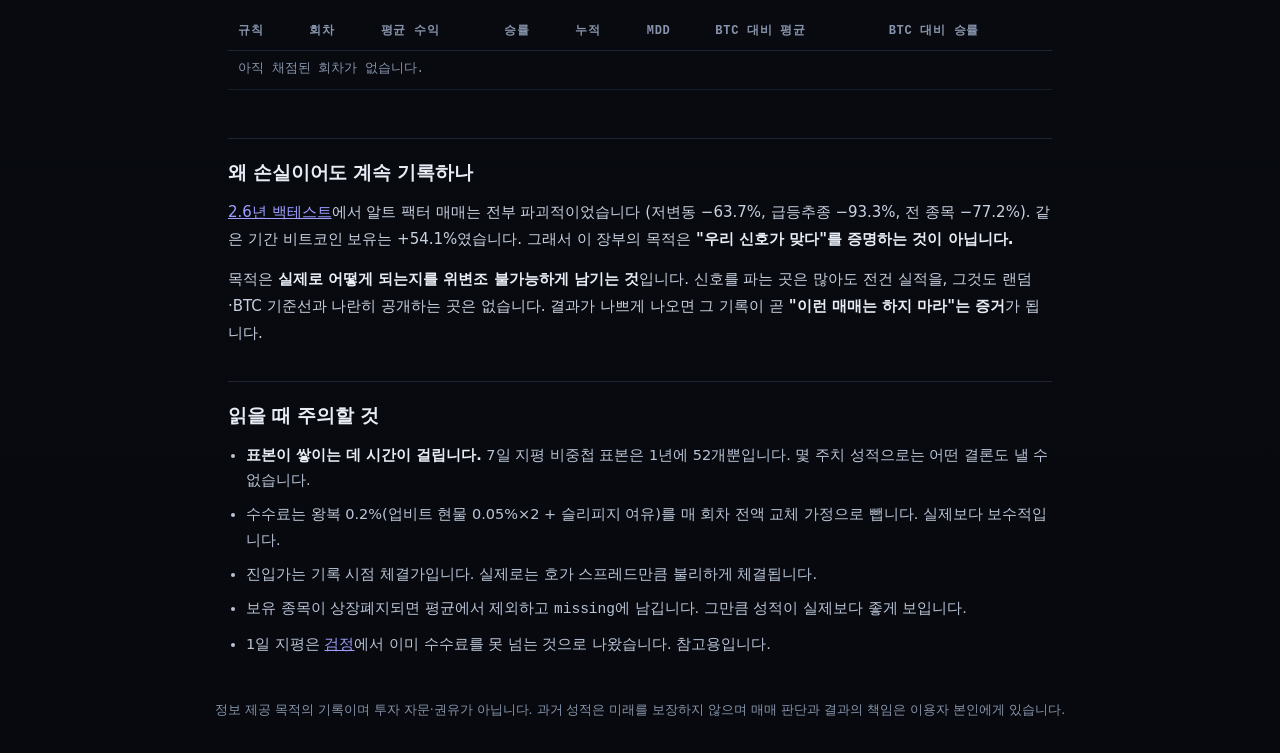
==== commit 96e15c45: "실적 장부에서 원본 저장소 링크 제거" ====
--- a/docs/record.html
+++ b/docs/record.html
@@ -132,8 +132,6 @@
   <li>1일 지평은 <a href="research.html">검정</a>에서 이미 수수료를 못 넘는 것으로 나왔습니다. 참고용입니다.</li>
 </ul>
 
-<p class="src" id="raw-link"></p>
-
 </main>
 
 <footer class="foot">
